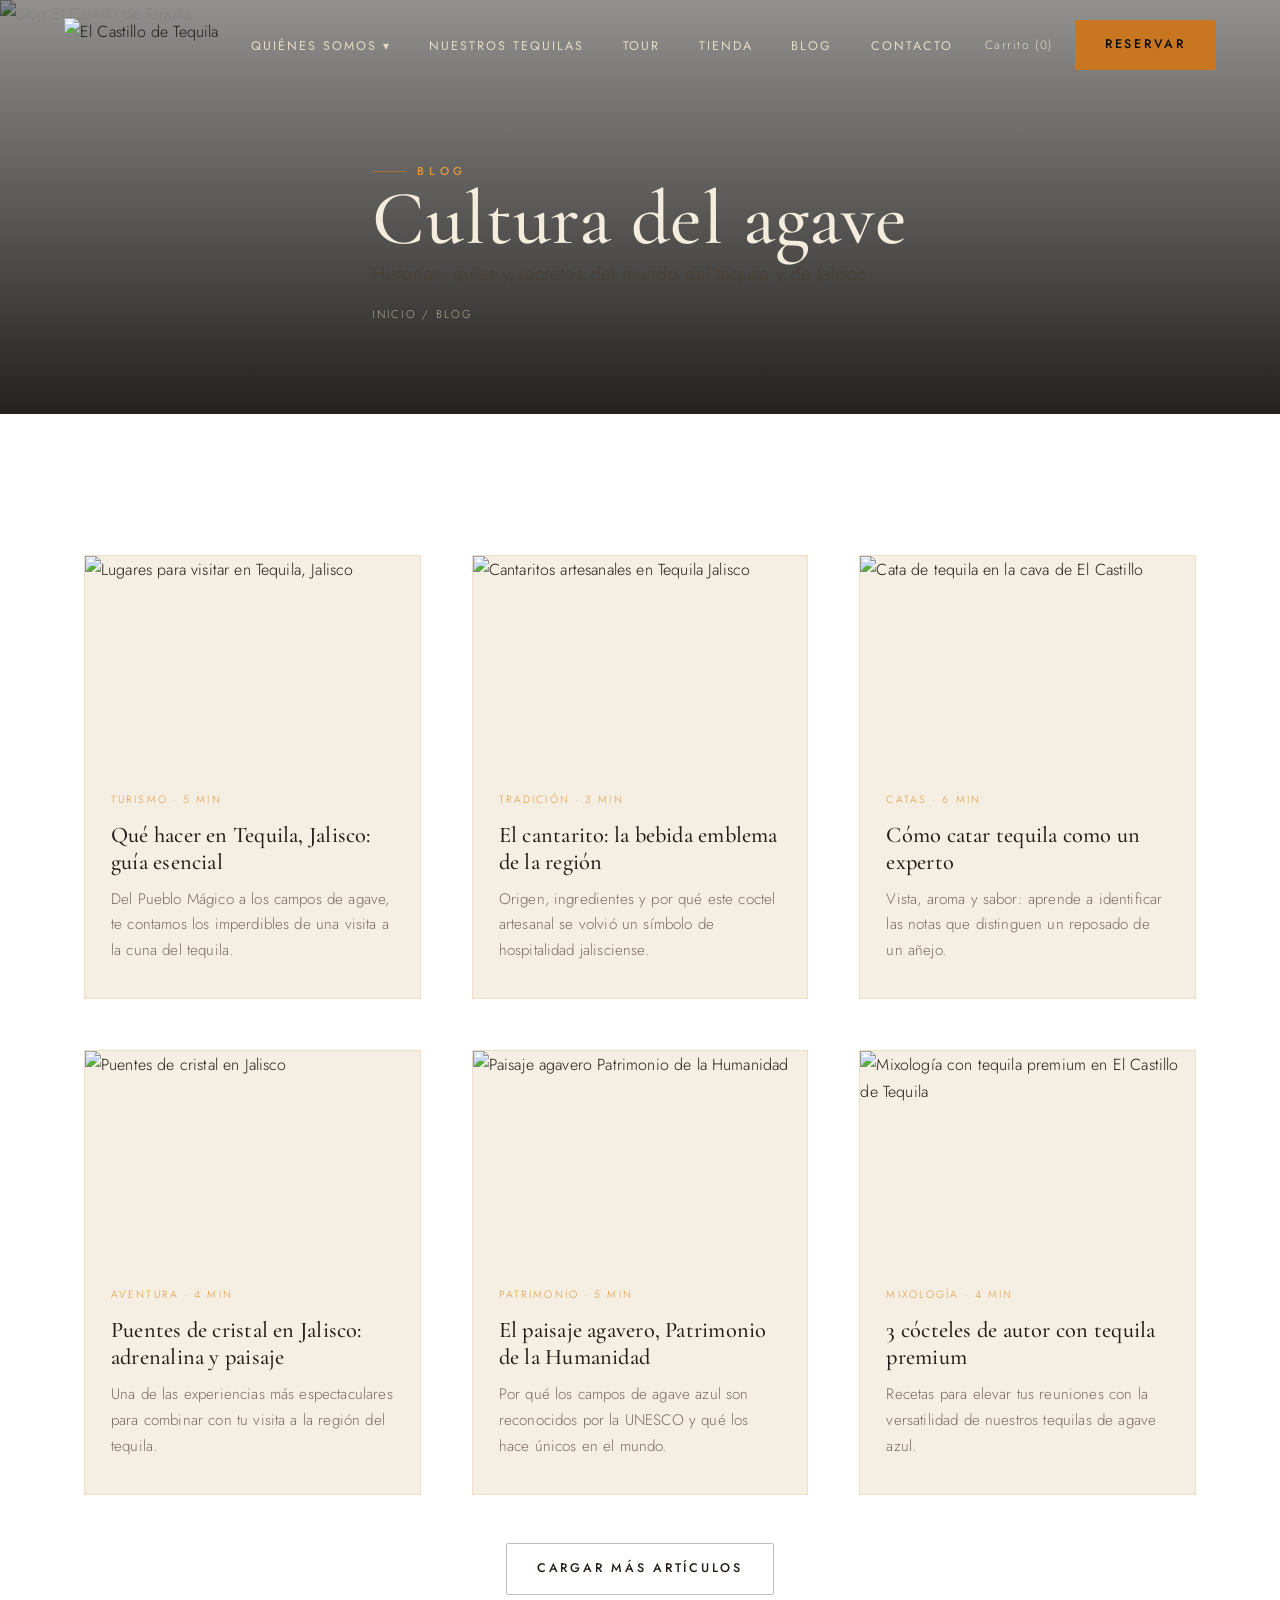
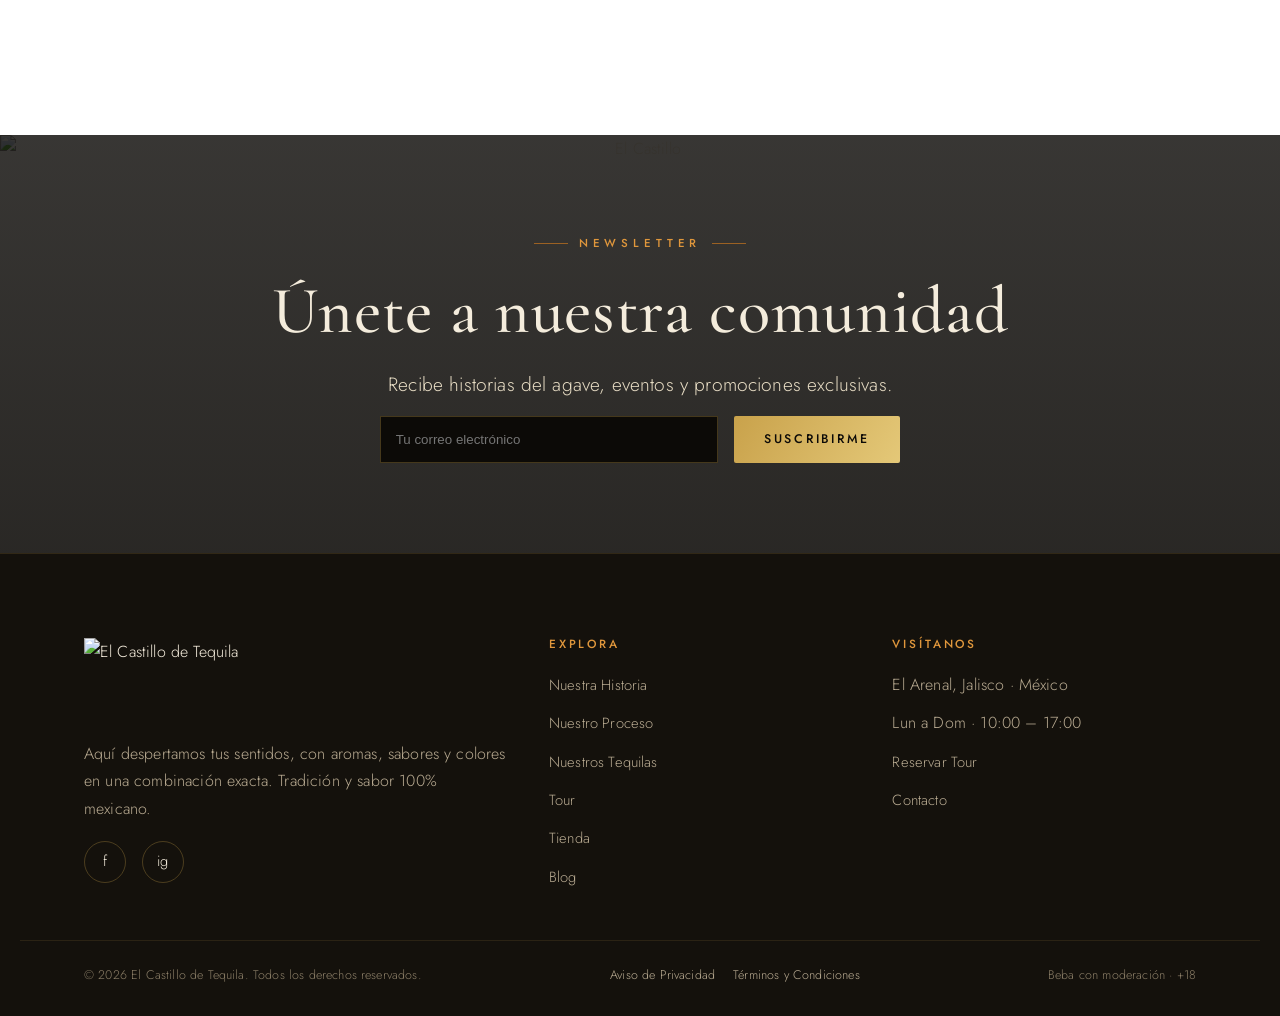
==== blog.html @ 6d69f811 "primer commit" ====
<!DOCTYPE html>
<html lang="es-MX">
<head>
<meta charset="UTF-8">
<meta name="viewport" content="width=device-width, initial-scale=1">
<meta name="theme-color" content="#211c16">
<title>Blog — El Castillo de Tequila | Cultura, turismo y tradición tequilera</title>
<meta name="description" content="Descubre el mundo del tequila: qué hacer en Tequila Jalisco, lugares para visitar, cantaritos, catas y la cultura del agave. Blog de El Castillo de Tequila.">
<link rel="canonical" href="https://elcastillodetequila.com/blog/">
<meta property="og:type" content="website">
<meta property="og:locale" content="es_MX">
<meta property="og:url" content="https://elcastillodetequila.com/blog/">
<meta property="og:title" content="Blog — El Castillo de Tequila">
<meta property="og:description" content="Descubre el mundo del tequila: qué hacer en Tequila Jalisco, lugares para visitar, cantaritos, catas y la cultura del agave.">
<meta property="og:image" content="https://elcastillodetequila.com/wp-content/uploads/2025/12/castillo-del-tequila.png">
<meta name="twitter:card" content="summary_large_image">
<link rel="icon" href="https://elcastillodetequila.com/wp-content/uploads/2025/09/agave-icono.png">
<link rel="preconnect" href="https://fonts.googleapis.com"><link rel="preconnect" href="https://fonts.gstatic.com" crossorigin>
<link href="https://fonts.googleapis.com/css2?family=Cormorant+Garamond:ital,wght@0,400;0,500;0,600;1,400;1,500&family=Jost:wght@300;400;500&display=swap" rel="stylesheet">
<link rel="stylesheet" href="assets/css/styles.css">
</head>
<body>

<nav class="nav scrolled">
  <a class="nav__logo" href="index.html"><img src="https://elcastillodetequila.com/wp-content/uploads/2025/09/0-Logo-Menu-El-Castillo-1.png" alt="El Castillo de Tequila"></a>
  <ul class="nav__menu">
    <li class="nav__has"><a href="nuestra-historia.html">Quiénes somos ▾</a><div class="nav__drop"><a href="nuestra-historia.html">Nuestra Historia</a><a href="nuestro-proceso.html">Nuestro Proceso</a></div></li>
    <li><a href="nuestros-tequilas.html">Nuestros Tequilas</a></li><li><a href="tour.html">Tour</a></li>
    <li><a href="tienda.html">Tienda</a></li><li><a href="blog.html">Blog</a></li><li><a href="contacto.html">Contacto</a></li>
  </ul>
  <div class="nav__right"><a class="nav__cart" href="tienda.html">Carrito (0)</a><a class="btn btn--solid nav__cta" href="tour.html#reservar"><span>Reservar</span></a><button class="burger" aria-label="Menú"><span></span><span></span><span></span></button></div>
</nav>
<div class="mobile-menu">
  <a href="nuestra-historia.html">Nuestra Historia</a><a href="nuestro-proceso.html">Nuestro Proceso</a><a href="nuestros-tequilas.html">Nuestros Tequilas</a><a href="tour.html">Tour</a><a href="tienda.html">Tienda</a><a href="blog.html">Blog</a><a href="contacto.html">Contacto</a><a class="btn btn--solid" href="tour.html#reservar"><span>Reservar Tour</span></a>
</div>

<header class="phero" style="min-height:46svh">
  <div class="phero__media"><img data-parallax fetchpriority="high" src="https://elcastillodetequila.com/wp-content/uploads/2026/04/LUGARES-PARA-VISITAR-EN-JALISCO-scaled.jpg" alt="Blog El Castillo de Tequila"></div>
  <div class="wrap phero__inner">
    <span class="eyebrow">Blog</span>
    <h1 class="h-display" style="font-size:clamp(2.4rem,6vw,4.8rem)">Cultura del agave</h1>
    <p class="lead">Historias, guías y secretos del mundo del tequila y de Jalisco.</p>
    <div class="breadcrumb"><a href="index.html">Inicio</a> / Blog</div>
  </div>
</header>

<section class="section">
  <div class="wrap grid grid-3">
    <a class="post reveal" href="#"><div class="post__img"><img loading="lazy" src="https://elcastillodetequila.com/wp-content/uploads/2026/04/LUGARES-PARA-VISITAR-EN-JALISCO-scaled.jpg" alt="Lugares para visitar en Tequila, Jalisco"></div><div class="post__body"><div class="post__meta">Turismo · 5 min</div><h3>Qué hacer en Tequila, Jalisco: guía esencial</h3><p>Del Pueblo Mágico a los campos de agave, te contamos los imperdibles de una visita a la cuna del tequila.</p></div></a>
    <a class="post reveal d1" href="#"><div class="post__img"><img loading="lazy" src="https://elcastillodetequila.com/wp-content/uploads/2026/04/CANTARITOS-EN-TEQUILA-scaled.jpg" alt="Cantaritos artesanales en Tequila Jalisco"></div><div class="post__body"><div class="post__meta">Tradición · 3 min</div><h3>El cantarito: la bebida emblema de la región</h3><p>Origen, ingredientes y por qué este coctel artesanal se volvió un símbolo de hospitalidad jalisciense.</p></div></a>
    <a class="post reveal d2" href="#"><div class="post__img"><img loading="lazy" src="https://elcastillodetequila.com/wp-content/uploads/2026/04/CATA-DE-TEQUILA-EN-CAVA-scaled.jpg" alt="Cata de tequila en la cava de El Castillo"></div><div class="post__body"><div class="post__meta">Catas · 6 min</div><h3>Cómo catar tequila como un experto</h3><p>Vista, aroma y sabor: aprende a identificar las notas que distinguen un reposado de un añejo.</p></div></a>
    <a class="post reveal" href="#"><div class="post__img"><img loading="lazy" src="https://elcastillodetequila.com/wp-content/uploads/2026/04/PUENTES-DE-CRISTAL-EN-JALISCO-scaled.jpg" alt="Puentes de cristal en Jalisco"></div><div class="post__body"><div class="post__meta">Aventura · 4 min</div><h3>Puentes de cristal en Jalisco: adrenalina y paisaje</h3><p>Una de las experiencias más espectaculares para combinar con tu visita a la región del tequila.</p></div></a>
    <a class="post reveal d1" href="#"><div class="post__img"><img loading="lazy" src="https://elcastillodetequila.com/wp-content/uploads/2026/04/PAISAJE-AGAVERO-scaled.jpg" alt="Paisaje agavero Patrimonio de la Humanidad"></div><div class="post__body"><div class="post__meta">Patrimonio · 5 min</div><h3>El paisaje agavero, Patrimonio de la Humanidad</h3><p>Por qué los campos de agave azul son reconocidos por la UNESCO y qué los hace únicos en el mundo.</p></div></a>
    <a class="post reveal d2" href="#"><div class="post__img"><img loading="lazy" src="https://elcastillodetequila.com/wp-content/uploads/2026/04/MIXOLOGIA-TEQUILA-scaled.jpg" alt="Mixología con tequila premium en El Castillo de Tequila"></div><div class="post__body"><div class="post__meta">Mixología · 4 min</div><h3>3 cócteles de autor con tequila premium</h3><p>Recetas para elevar tus reuniones con la versatilidad de nuestros tequilas de agave azul.</p></div></a>
  </div>
  <div class="center" style="margin-top:3rem"><a class="btn btn--ghost" href="#"><span>Cargar más artículos</span></a></div>
</section>

<section class="section cta-band section--tight">
  <div class="cta-band__media"><img src="https://elcastillodetequila.com/wp-content/uploads/2026/04/EL-CASTILLO-DE-TEQUILA-2026-scaled.jpg" alt="El Castillo"></div>
  <div class="wrap center stack reveal">
    <span class="eyebrow center">Newsletter</span>
    <h2 class="h-xl">Únete a nuestra comunidad</h2>
    <p class="lead" style="margin-inline:auto">Recibe historias del agave, eventos y promociones exclusivas.</p>
    <form class="flex-center" data-demo style="margin-top:1rem;max-width:520px;margin-inline:auto;width:100%">
      <input class="field" type="email" required placeholder="Tu correo electrónico" style="flex:1;min-width:220px;background:var(--negro);border:1px solid rgba(201,162,75,.3);padding:.95em 1.1em;color:var(--crema)">
      <button class="btn btn--gold" type="submit"><span>Suscribirme</span></button>
    </form>
  </div>
</section>

<footer class="footer">
  <div class="wrap footer__grid">
    <div><img loading="lazy" class="footer__logo" src="https://elcastillodetequila.com/wp-content/uploads/2025/09/logo-castillo-de-tequila-bco-2.png" alt="El Castillo de Tequila"><p class="muted maxw-50">Aquí despertamos tus sentidos, con aromas, sabores y colores en una combinación exacta. Tradición y sabor 100% mexicano.</p><div class="footer__social"><a href="https://www.facebook.com/elcastillodetequila/" aria-label="Facebook" rel="noopener noreferrer" target="_blank">f</a><a href="https://www.instagram.com/elcastillodetequila/" aria-label="Instagram" rel="noopener noreferrer" target="_blank">ig</a></div></div>
    <div><h4>Explora</h4><ul><li><a href="nuestra-historia.html">Nuestra Historia</a></li><li><a href="nuestro-proceso.html">Nuestro Proceso</a></li><li><a href="nuestros-tequilas.html">Nuestros Tequilas</a></li><li><a href="tour.html">Tour</a></li><li><a href="tienda.html">Tienda</a></li><li><a href="blog.html">Blog</a></li></ul></div>
    <div><h4>Visítanos</h4><ul><li class="muted">El Arenal, Jalisco · México</li><li class="muted">Lun a Dom · 10:00 – 17:00</li><li><a href="tour.html#reservar">Reservar Tour</a></li><li><a href="contacto.html">Contacto</a></li></ul></div>
  </div>
  <div class="wrap footer__bar"><span>© <span data-year>2026</span> El Castillo de Tequila. Todos los derechos reservados.</span><span style="display:flex;gap:18px"><a href="https://elcastillodetequila.com/aviso-de-privacidad">Aviso de Privacidad</a><a href="https://elcastillodetequila.com/terminos-y-condiciones">Términos y Condiciones</a></span><span>Beba con moderación · +18</span></div>
</footer>
<script src="assets/js/main.js"></script>
</body>
</html>
---- assets/css/styles.css ----
/* =========================================================
   EL CASTILLO DE TEQUILA — Sistema de Diseño Premium
   Rediseño cinematográfico · Lujo · Tradición · Conversión
   ========================================================= */

:root{
  /* Paleta */
  --negro:        #0c0a07;
  --negro-2:      #14110c;
  --negro-3:      #1c1813;
  --carbon:       #211c16;
  --crema:        #f4ecdc;
  --crema-2:      #e7dcc4;
  --piedra:       #b9ab92;
  --piedra-soft:  #8c7f68;
  --ambar:        #c8761f;   /* naranja agave */
  --ambar-claro:  #e0973c;
  --oro:          #c9a24b;
  --oro-claro:    #e4c878;
  --vino:         #5a1f17;

  /* Tipografía */
  --serif: "Cormorant Garamond", "Playfair Display", Georgia, serif;
  --sans:  "Jost", "Montserrat", "Helvetica Neue", Arial, sans-serif;

  /* Medidas */
  --maxw: 1240px;
  --gut: clamp(20px, 5vw, 80px);
  --radius: 2px;
  --ease: cubic-bezier(.16,.84,.44,1);
  --shadow: 0 30px 60px -25px rgba(0,0,0,.7);
}

/* ============ Reset ============ */
*,*::before,*::after{box-sizing:border-box;margin:0;padding:0}
html{scroll-behavior:smooth;-webkit-text-size-adjust:100%}
body{
  font-family:var(--sans);
  background:#fff;
  color:var(--carbon);
  line-height:1.7;
  letter-spacing:.01em;
  overflow-x:hidden;
  font-weight:300;
}
img{max-width:100%;display:block}
a{color:inherit;text-decoration:none}
ul{list-style:none}
button{font-family:inherit;cursor:pointer;border:none;background:none;color:inherit}
::selection{background:var(--ambar);color:var(--negro)}
:focus-visible{outline:2px solid var(--ambar);outline-offset:3px;border-radius:2px}

/* Scrollbar */
::-webkit-scrollbar{width:10px}
::-webkit-scrollbar-track{background:#f0ece4}
::-webkit-scrollbar-thumb{background:var(--piedra-soft);border-radius:10px}
::-webkit-scrollbar-thumb:hover{background:var(--ambar)}

/* ============ Tipografía ============ */
h1,h2,h3,h4{font-family:var(--serif);font-weight:500;line-height:1.05;letter-spacing:.01em}
.h-display{font-size:clamp(2.8rem,8vw,7rem);font-weight:500;line-height:.98}
.h-xl{font-size:clamp(2.2rem,5.2vw,4.4rem)}
.h-lg{font-size:clamp(1.8rem,4vw,3rem)}
.h-md{font-size:clamp(1.4rem,2.6vw,2rem)}
.eyebrow{
  font-family:var(--sans);
  font-size:.72rem;font-weight:500;
  letter-spacing:.42em;text-transform:uppercase;
  color:var(--ambar-claro);
  display:inline-flex;align-items:center;gap:.9em;
}
.eyebrow::before{content:"";width:34px;height:1px;background:var(--ambar);opacity:.7}
.eyebrow.center::after{content:"";width:34px;height:1px;background:var(--ambar);opacity:.7}
.eyebrow.center{justify-content:center}
.lead{font-size:clamp(1.05rem,1.5vw,1.25rem);color:#4a3f34;font-weight:300;max-width:60ch}
.muted{color:#7a6c5d}
em,.italic{font-style:italic;color:var(--ambar)}

/* ============ Layout ============ */
.wrap{max-width:var(--maxw);margin-inline:auto;padding-inline:var(--gut)}
.section{padding-block:clamp(70px,11vw,150px);position:relative}
.section--tight{padding-block:clamp(50px,7vw,90px)}
.bg-2{background:#f5efe3}
.bg-3{background:#ede8dc}
.center{text-align:center}
.grid{display:grid;gap:clamp(28px,4vw,64px)}
@media(min-width:880px){
  .grid-2{grid-template-columns:1fr 1fr;align-items:center}
  .grid-3{grid-template-columns:repeat(3,1fr)}
  .grid-4{grid-template-columns:repeat(4,1fr)}
}
.stack>*+*{margin-top:1.4rem}

/* ============ Botones ============ */
.btn{
  display:inline-flex;align-items:center;gap:.8em;
  font-family:var(--sans);font-size:.78rem;font-weight:500;
  letter-spacing:.22em;text-transform:uppercase;
  padding:1.15em 2.4em;border-radius:var(--radius);
  position:relative;overflow:hidden;
  transition:color .5s var(--ease),transform .4s var(--ease);
  will-change:transform;
}
.btn--solid{background:var(--ambar);color:var(--negro)}
.btn--solid::after{content:"";position:absolute;inset:0;background:var(--crema);transform:scaleX(0);transform-origin:left;transition:transform .5s var(--ease);z-index:0}
.btn--solid:hover{color:var(--negro)}
.btn--solid:hover::after{transform:scaleX(1)}
.btn--solid span{position:relative;z-index:1}
.btn--ghost{border:1px solid rgba(33,28,22,.28);color:var(--carbon)}
.btn--ghost:hover{border-color:var(--ambar);color:var(--ambar);transform:translateY(-2px)}
.btn--gold{background:linear-gradient(120deg,var(--oro),var(--oro-claro));color:var(--negro)}
.btn--gold:hover{transform:translateY(-3px);box-shadow:0 16px 30px -12px rgba(201,162,75,.6)}
.btn-arrow{transition:transform .4s var(--ease)}
.btn:hover .btn-arrow{transform:translateX(5px)}

/* ============ Header / Nav ============ */
.nav{
  position:fixed;top:0;left:0;width:100%;z-index:90;
  display:flex;align-items:center;justify-content:space-between;
  padding:18px var(--gut);
  transition:background .5s var(--ease),padding .5s var(--ease),box-shadow .5s var(--ease),backdrop-filter .5s;
}
.nav.scrolled{
  background:rgba(12,10,7,.86);
  backdrop-filter:blur(14px);
  padding-top:12px;padding-bottom:12px;
  box-shadow:0 1px 0 rgba(201,162,75,.18);
}
.nav__logo img{height:54px;transition:height .5s var(--ease)}
.nav.scrolled .nav__logo img{height:44px}
.nav__menu{display:none;gap:2.4rem;align-items:center}
.nav__menu a{
  font-size:.78rem;letter-spacing:.16em;text-transform:uppercase;font-weight:400;
  position:relative;padding-block:6px;color:var(--crema-2);
  transition:color .35s;
}
.nav__menu a::after{content:"";position:absolute;left:0;bottom:0;width:100%;height:1px;background:var(--ambar);transform:scaleX(0);transform-origin:right;transition:transform .4s var(--ease)}
.nav__menu a:hover{color:var(--crema)}
.nav__menu a:hover::after{transform:scaleX(1);transform-origin:left}
.nav__menu a[aria-current="page"]{color:var(--ambar-claro)}
.nav__menu a[aria-current="page"]::after{transform:scaleX(1)}
.nav__has{position:relative}
.nav__drop{
  position:absolute;top:100%;left:50%;transform:translateX(-50%) translateY(10px);
  background:rgba(20,17,12,.97);backdrop-filter:blur(12px);
  border:1px solid rgba(201,162,75,.18);
  min-width:220px;padding:14px 0;opacity:0;visibility:hidden;
  transition:opacity .3s,transform .3s,visibility .3s;
}
.nav__has:hover .nav__drop{opacity:1;visibility:visible;transform:translateX(-50%) translateY(0)}
.nav__drop a{display:block;padding:10px 24px;letter-spacing:.1em}
.nav__drop a::after{display:none}
.nav__drop a:hover{background:rgba(200,118,31,.12);color:var(--ambar-claro)}
.nav__cta{display:none}
.nav__right{display:flex;align-items:center;gap:1.4rem}
.nav__cart{font-size:.75rem;letter-spacing:.12em;color:var(--crema-2);display:none}

/* Hamburguesa */
.burger{display:flex;flex-direction:column;gap:5px;width:30px;z-index:120}
.burger span{height:1.5px;width:100%;background:var(--crema);transition:.4s var(--ease)}
.burger.open span:nth-child(1){transform:translateY(6.5px) rotate(45deg)}
.burger.open span:nth-child(2){opacity:0}
.burger.open span:nth-child(3){transform:translateY(-6.5px) rotate(-45deg)}
@media(min-width:1080px){
  .nav__menu{display:flex}
  .burger{display:none}
  .nav__cta{display:inline-flex}
  .nav__cart{display:inline}
}

/* Menú móvil */
.mobile-menu{
  position:fixed;inset:0;z-index:100;
  background:linear-gradient(160deg,var(--negro),var(--negro-3));
  display:flex;flex-direction:column;justify-content:center;align-items:center;gap:1.2rem;
  transform:translateY(-100%);transition:transform .6s var(--ease);
}
.mobile-menu.open{transform:translateY(0)}
.mobile-menu a{font-family:var(--serif);font-size:2rem;color:var(--crema)}
.mobile-menu a:hover{color:var(--ambar-claro)}
.mobile-menu .btn{margin-top:1rem}

/* ============ Hero ============ */
.hero{position:relative;min-height:100svh;display:flex;align-items:center;overflow:hidden;padding-top:90px}
.hero__media{position:absolute;inset:0;z-index:-2}
.hero__media img{width:100%;height:100%;object-fit:cover;transform:scale(1.12);animation:kenburns 18s ease-out forwards}
@keyframes kenburns{to{transform:scale(1)}}
.hero__overlay{position:absolute;inset:0;z-index:-1;
  background:linear-gradient(180deg,rgba(12,10,7,.55) 0%,rgba(12,10,7,.35) 40%,rgba(12,10,7,.92) 100%);
}
.hero__overlay::after{content:"";position:absolute;inset:0;background:radial-gradient(120% 80% at 50% 30%,transparent 40%,rgba(12,10,7,.6) 100%)}
.hero__inner{max-width:880px}
.hero .h-display{margin:.3em 0 .35em;text-shadow:0 4px 40px rgba(0,0,0,.5)}
.hero__actions{display:flex;gap:1rem;flex-wrap:wrap;margin-top:2.4rem}
.hero__scroll{position:absolute;bottom:34px;left:50%;transform:translateX(-50%);
  font-size:.68rem;letter-spacing:.3em;text-transform:uppercase;color:var(--piedra);
  display:flex;flex-direction:column;align-items:center;gap:10px}
.hero__scroll::after{content:"";width:1px;height:46px;background:linear-gradient(var(--ambar),transparent);animation:scrolldown 2s infinite}
@keyframes scrolldown{0%{opacity:0;transform:scaleY(0);transform-origin:top}50%{opacity:1}100%{opacity:0;transform:scaleY(1);transform-origin:bottom}}

/* Barra de confianza */
.trustbar{border-block:1px solid rgba(200,118,31,.18);background:#f5efe3}
.trustbar .wrap{display:flex;flex-wrap:wrap;justify-content:center;gap:clamp(20px,5vw,72px);padding-block:30px;text-align:center}
.trust__num{font-family:var(--serif);font-size:clamp(2rem,3.4vw,2.8rem);color:var(--ambar);line-height:1}
.trust__lbl{font-size:.68rem;letter-spacing:.22em;text-transform:uppercase;color:#7a6c5d;margin-top:.5em}

/* ============ Tarjetas / imágenes ============ */
.figure{position:relative;overflow:hidden;border-radius:var(--radius)}
.figure img{transition:transform 1.2s var(--ease);width:100%;height:100%;object-fit:cover}
.figure:hover img{transform:scale(1.06)}
.figure--tall{aspect-ratio:3/4}
.figure--wide{aspect-ratio:4/3}
.frame{position:relative}
.frame::before{content:"";position:absolute;inset:14px;border:1px solid rgba(201,162,75,.45);z-index:2;pointer-events:none}

/* Sello decorativo */
.deco-agave{width:46px;opacity:.9;margin-inline:auto}

/* ============ Proceso ============ */
.step{display:grid;gap:clamp(24px,4vw,64px);align-items:center;padding-block:clamp(36px,5vw,60px);border-bottom:1px solid rgba(201,162,75,.12)}
@media(min-width:880px){.step{grid-template-columns:1fr 1fr}.step--rev .step__media{order:-1}}
.step__num{font-family:var(--serif);font-size:clamp(3.5rem,8vw,6rem);color:transparent;-webkit-text-stroke:1px var(--oro);line-height:1;display:block;margin-bottom:.1em}

/* ============ Tequilas ============ */
.bottle-card{
  position:relative;background:#fff;
  border:1px solid rgba(200,118,31,.18);padding:48px 34px;text-align:center;
  overflow:hidden;transition:transform .6s var(--ease),border-color .6s;
}
.bottle-card::before{content:"";position:absolute;left:50%;top:0;width:200%;height:200%;
  background:radial-gradient(circle,rgba(200,118,31,.16),transparent 60%);
  transform:translate(-50%,-60%) scale(0);transition:transform .8s var(--ease)}
.bottle-card:hover{transform:translateY(-10px);border-color:rgba(201,162,75,.5)}
.bottle-card:hover::before{transform:translate(-50%,-40%) scale(1)}
.bottle-card img{height:330px;width:auto;margin:0 auto 26px;object-fit:contain;position:relative;
  filter:drop-shadow(0 30px 30px rgba(0,0,0,.6));transition:transform .7s var(--ease)}
.bottle-card:hover img{transform:translateY(-8px) scale(1.04)}
.bottle-card .tag{font-size:.66rem;letter-spacing:.26em;text-transform:uppercase;color:var(--ambar-claro)}
.bottle-card .price{font-family:var(--serif);font-size:1.6rem;color:var(--ambar);margin-top:.3em}
.variants{display:flex;gap:.5rem;justify-content:center;flex-wrap:wrap;margin-top:1rem}
.variants span{font-size:.66rem;letter-spacing:.14em;text-transform:uppercase;border:1px solid rgba(200,118,31,.25);padding:.4em .9em;color:#7a6c5d}

/* Marca destacada (split) */
.brand-row{display:grid;gap:clamp(24px,4vw,70px);align-items:center;padding-block:clamp(40px,6vw,80px)}
@media(min-width:900px){.brand-row{grid-template-columns:1fr 1fr}.brand-row--rev .brand-row__media{order:-1}}
.brand-row__media{position:relative;display:flex;justify-content:center}
.brand-row__media img{max-height:560px;width:auto;filter:drop-shadow(0 40px 50px rgba(0,0,0,.7))}
.brand-logo{height:70px;width:auto;object-fit:contain;margin-bottom:1.4rem;filter:brightness(0) invert(1)}

/* ============ Galería ============ */
.gallery{columns:2;column-gap:14px}
@media(min-width:760px){.gallery{columns:3}}
@media(min-width:1100px){.gallery{columns:4}}
.gallery .figure{margin-bottom:14px;break-inside:avoid;aspect-ratio:auto}
.gallery img{filter:grayscale(.25) brightness(.92);transition:filter .6s,transform 1.2s var(--ease)}
.gallery .figure:hover img{filter:grayscale(0) brightness(1)}

/* ============ Experiencia (tour) ============ */
.incl{display:flex;gap:1.2rem;padding:1.6rem 0;border-bottom:1px solid rgba(201,162,75,.12)}
.incl__icon{width:60px;height:60px;flex:none;border:1px solid rgba(200,118,31,.4);border-radius:50%;
  display:flex;align-items:center;justify-content:center;background:#f0ebe3}
.incl__icon img{width:30px;filter:brightness(0)}
.price-card{background:#fff;border:1px solid rgba(200,118,31,.2);padding:clamp(28px,4vw,48px)}
.price-line{display:flex;justify-content:space-between;align-items:baseline;padding:.85rem 0;border-bottom:1px dashed rgba(201,162,75,.2)}
.price-line b{font-family:var(--serif);font-size:1.5rem;color:var(--ambar);font-weight:500}
.hours{display:grid;grid-template-columns:repeat(2,1fr);gap:.6rem;margin-top:1rem}
.hours span{border:1px solid rgba(201,162,75,.25);padding:.55em;text-align:center;font-size:.82rem;letter-spacing:.08em;transition:.3s}
.hours span:hover{background:var(--ambar);color:var(--negro);border-color:var(--ambar)}

/* ============ Reserva / Formularios ============ */
.form{display:grid;gap:1.1rem}
.form .row{display:grid;gap:1.1rem}
@media(min-width:640px){.form .row{grid-template-columns:1fr 1fr}}
.field{display:flex;flex-direction:column;gap:.5rem}
.field label{font-size:.68rem;letter-spacing:.2em;text-transform:uppercase;color:#7a6c5d}
.field input,.field select,.field textarea{
  background:#fff;border:1px solid rgba(200,118,31,.25);
  padding:.95em 1.1em;color:var(--carbon);font-family:var(--sans);font-size:.95rem;
  transition:border-color .3s,box-shadow .3s;border-radius:var(--radius);
}
.field input:focus,.field select:focus,.field textarea:focus{outline:none;border-color:var(--ambar);box-shadow:0 0 0 3px rgba(200,118,31,.15)}
.field textarea{min-height:130px;resize:vertical}
.consent{display:flex;gap:.6rem;align-items:flex-start;font-size:.85rem;color:#7a6c5d}
.consent a{color:var(--ambar-claro);text-decoration:underline}

/* ============ Testimonios ============ */
.quote-card{background:#f5efe3;border:1px solid rgba(200,118,31,.15);padding:38px 32px;height:100%}
.quote-card .stars{color:var(--ambar);letter-spacing:.2em;margin-bottom:1rem}
.quote-card p{font-family:var(--serif);font-style:italic;font-size:1.18rem;color:var(--carbon);line-height:1.5}
.quote-card .who{margin-top:1.4rem;font-size:.74rem;letter-spacing:.16em;text-transform:uppercase;color:var(--ambar)}

/* ============ Banda CTA ============ */
.cta-band{position:relative;text-align:center;overflow:hidden}
.cta-band__media{position:absolute;inset:0;z-index:-2}
.cta-band__media img{width:100%;height:100%;object-fit:cover}
.cta-band::before{content:"";position:absolute;inset:0;z-index:-1;background:linear-gradient(rgba(12,10,7,.82),rgba(12,10,7,.88))}

/* ============ Blog ============ */
.post{display:block;background:#f5efe3;border:1px solid rgba(200,118,31,.15);overflow:hidden;transition:transform .5s var(--ease),border-color .5s}
.post:hover{transform:translateY(-8px);border-color:rgba(201,162,75,.4)}
.post__img{aspect-ratio:16/10;overflow:hidden}
.post__img img{width:100%;height:100%;object-fit:cover;transition:transform 1s var(--ease)}
.post:hover .post__img img{transform:scale(1.07)}
.post__body{padding:26px 26px 34px}
.post__meta{font-size:.66rem;letter-spacing:.2em;text-transform:uppercase;color:var(--ambar-claro);margin-bottom:.8rem}
.post h3{font-size:1.4rem;line-height:1.2}
.post p{margin-top:.7rem;color:#7a6c5d;font-size:.95rem}

/* ============ Tienda ============ */
.shop-card{background:#f5efe3;border:1px solid rgba(200,118,31,.15);overflow:hidden;transition:transform .5s var(--ease),border-color .5s;text-align:center;padding-bottom:26px}
.shop-card:hover{transform:translateY(-8px);border-color:rgba(201,162,75,.45)}
.shop-card__img{aspect-ratio:1;display:flex;align-items:center;justify-content:center;background:radial-gradient(circle at 50% 40%,rgba(200,118,31,.12),transparent 65%);padding:24px}
.shop-card__img img{height:100%;width:auto;object-fit:contain;filter:drop-shadow(0 20px 24px rgba(0,0,0,.6));transition:transform .6s var(--ease)}
.shop-card:hover .shop-card__img img{transform:scale(1.06) translateY(-4px)}
.shop-card .tag{font-size:.64rem;letter-spacing:.24em;text-transform:uppercase;color:var(--ambar-claro)}
.shop-card h3{font-size:1.25rem;margin:.3em 0}
.shop-card .price{font-family:var(--serif);font-size:1.35rem;color:var(--ambar)}

/* ============ Page hero (interior) ============ */
.phero{position:relative;min-height:62svh;display:flex;align-items:flex-end;overflow:hidden}
.phero__media{position:absolute;inset:0;z-index:-2}
.phero__media img{width:100%;height:100%;object-fit:cover;transform:scale(1.08);animation:kenburns 16s ease-out forwards}
.phero::before{content:"";position:absolute;inset:0;z-index:-1;background:linear-gradient(180deg,rgba(12,10,7,.45),rgba(12,10,7,.9))}
.phero__inner{padding-bottom:clamp(40px,7vw,90px)}
.breadcrumb{font-size:.7rem;letter-spacing:.2em;text-transform:uppercase;color:var(--piedra);margin-top:1rem}
.breadcrumb a:hover{color:var(--ambar-claro)}

/* ============ Footer ============ */
.footer{background:var(--negro-2);border-top:1px solid rgba(201,162,75,.16);padding-block:clamp(50px,7vw,84px) 30px}
.footer__grid{display:grid;gap:40px}
@media(min-width:780px){.footer__grid{grid-template-columns:1.4fr 1fr 1fr}}
.footer__logo{height:80px;margin-bottom:1.4rem}
.footer h4{font-family:var(--sans);font-size:.74rem;letter-spacing:.24em;text-transform:uppercase;color:var(--ambar-claro);margin-bottom:1.3rem}
.footer a{color:var(--piedra);font-size:.92rem;transition:color .3s}
.footer a:hover{color:var(--crema)}
.footer li+li{margin-top:.7rem}
.footer__social{display:flex;gap:1rem;margin-top:1.2rem}
.footer__social a{width:42px;height:42px;border:1px solid rgba(201,162,75,.3);border-radius:50%;display:flex;align-items:center;justify-content:center;color:var(--crema);transition:.4s}
.footer__social a:hover{background:var(--ambar);border-color:var(--ambar);color:var(--negro);transform:translateY(-3px)}
.footer__bar{margin-top:50px;padding-top:24px;border-top:1px solid rgba(201,162,75,.12);display:flex;flex-wrap:wrap;gap:14px;justify-content:space-between;font-size:.78rem;color:var(--piedra-soft)}
.footer__bar a{font-size:.78rem}

/* ============ Age gate ============ */
.gate{position:fixed;inset:0;z-index:2000;display:flex;align-items:center;justify-content:center;
  background:#fff;text-align:center;padding:var(--gut);
  transition:opacity .6s var(--ease),visibility .6s}
.gate.hide{opacity:0;visibility:hidden}
.gate__inner{max-width:460px}
.gate__logo{height:130px;margin:0 auto 1.6rem;filter:brightness(0)}
.gate p{letter-spacing:.18em;text-transform:uppercase;font-size:.8rem;color:#4a3f34;margin:1.4rem 0 2rem}
.gate__btns{display:flex;gap:1rem;justify-content:center;flex-wrap:wrap}

/* ============ Animaciones scroll ============ */
.reveal{opacity:0;transform:translateY(40px);transition:opacity 1s var(--ease),transform 1s var(--ease)}
.reveal.in{opacity:1;transform:none}
.reveal.d1{transition-delay:.12s}
.reveal.d2{transition-delay:.24s}
.reveal.d3{transition-delay:.36s}
.reveal-x{opacity:0;transform:translateX(-50px);transition:opacity 1s var(--ease),transform 1s var(--ease)}
.reveal-x.in{opacity:1;transform:none}
@media(prefers-reduced-motion:reduce){
  *{animation:none!important;transition:none!important}
  .reveal,.reveal-x{opacity:1;transform:none}
}

/* Línea divisoria decorativa */
.divider{display:flex;align-items:center;justify-content:center;gap:1rem;margin:0 auto}
.divider::before,.divider::after{content:"";height:1px;width:60px;background:rgba(201,162,75,.5)}

/* utilidades */
.mt-s{margin-top:1rem}.mt-m{margin-top:2rem}.mt-l{margin-top:3rem}
.maxw-60{max-width:60ch}.maxw-50{max-width:50ch}
.txt-c{text-align:center}
.flex-c{display:flex;gap:1rem;flex-wrap:wrap}
.flex-center{display:flex;gap:1rem;flex-wrap:wrap;justify-content:center}

/* ============ Secciones oscuras — mantener texto claro sobre imagen de fondo ============ */
.hero,.cta-band,.phero{color:var(--crema)}
.hero .lead,.cta-band .lead{color:var(--crema-2)}
.hero .muted,.cta-band .muted{color:var(--piedra)}
.hero em,.cta-band em{color:var(--oro-claro)}
.hero .btn--ghost,.cta-band .btn--ghost{border-color:rgba(244,236,220,.32);color:var(--crema)}
.hero .btn--ghost:hover,.cta-band .btn--ghost:hover{border-color:var(--ambar);color:var(--ambar-claro)}
.footer{color:var(--crema)}
.footer .muted{color:var(--piedra)}
.gate{color:var(--carbon)}
.mobile-menu{color:var(--crema)}
.brand-logo{filter:brightness(0)}
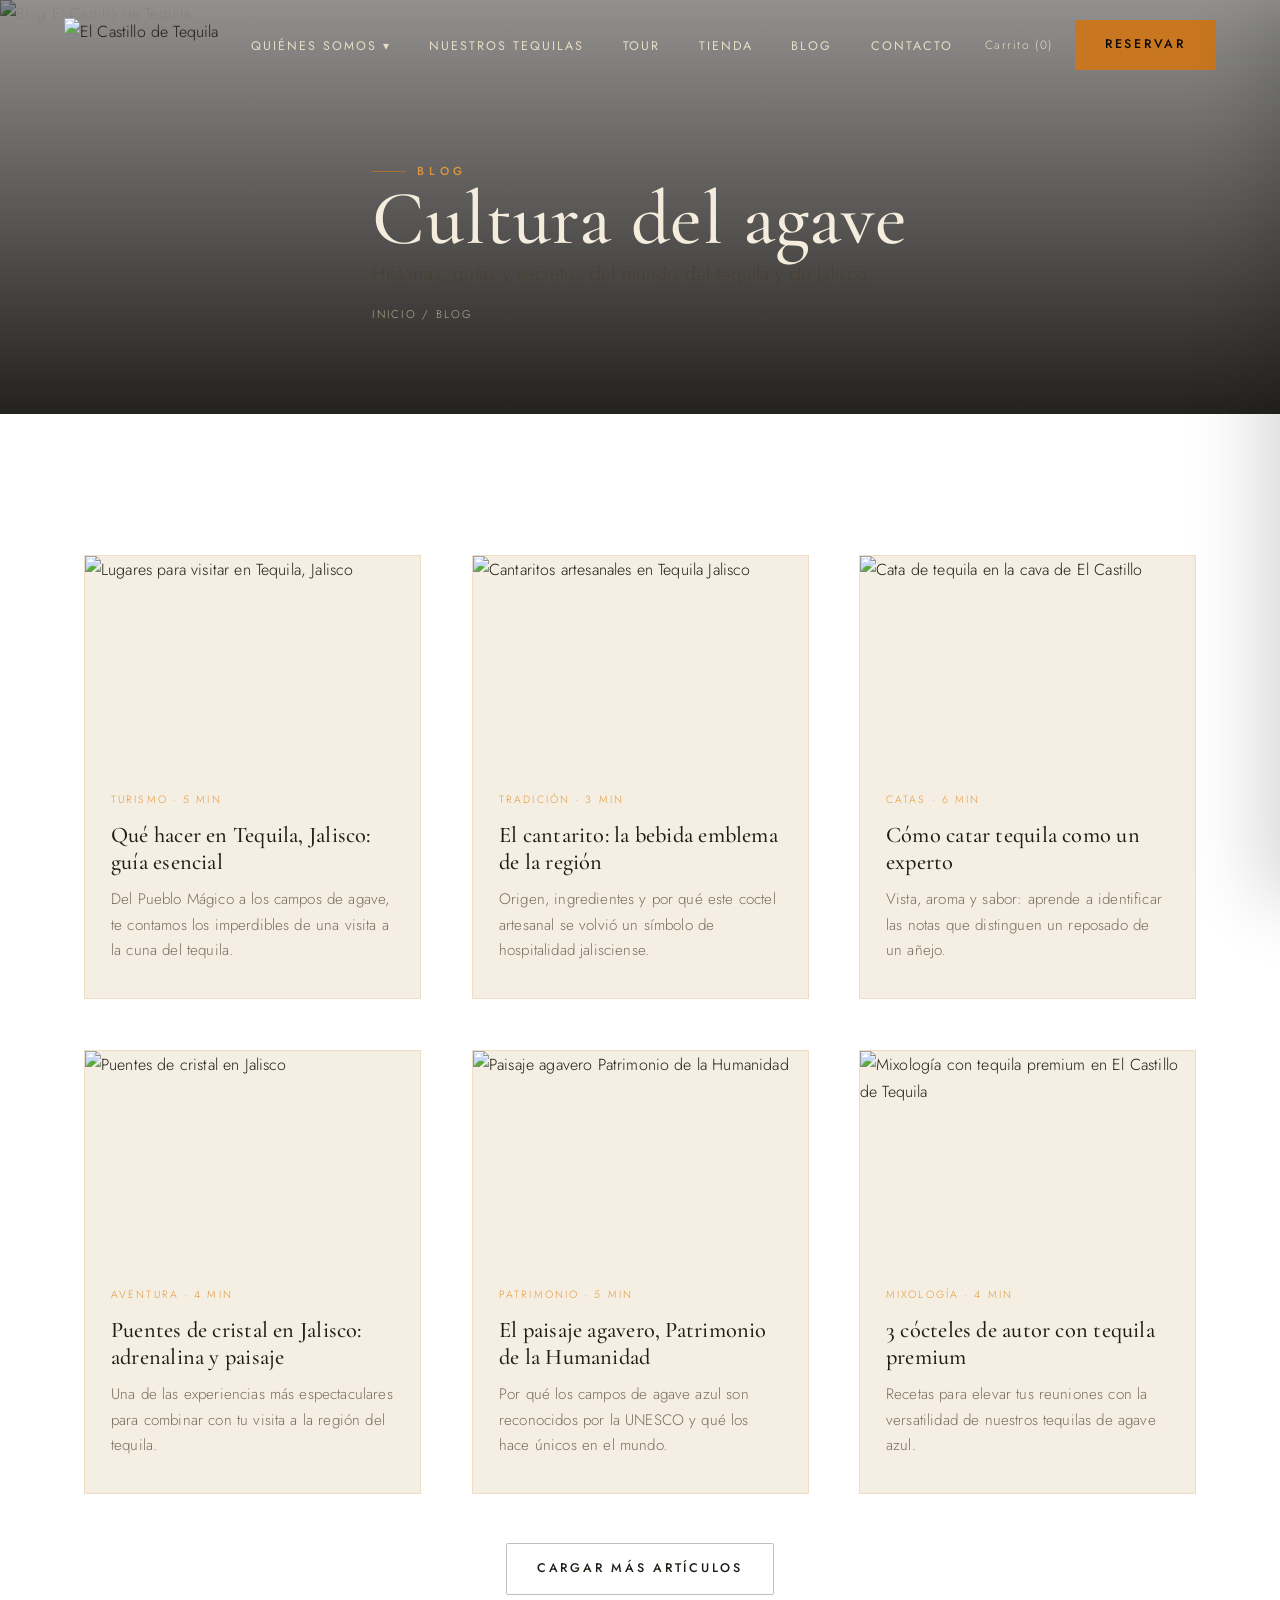
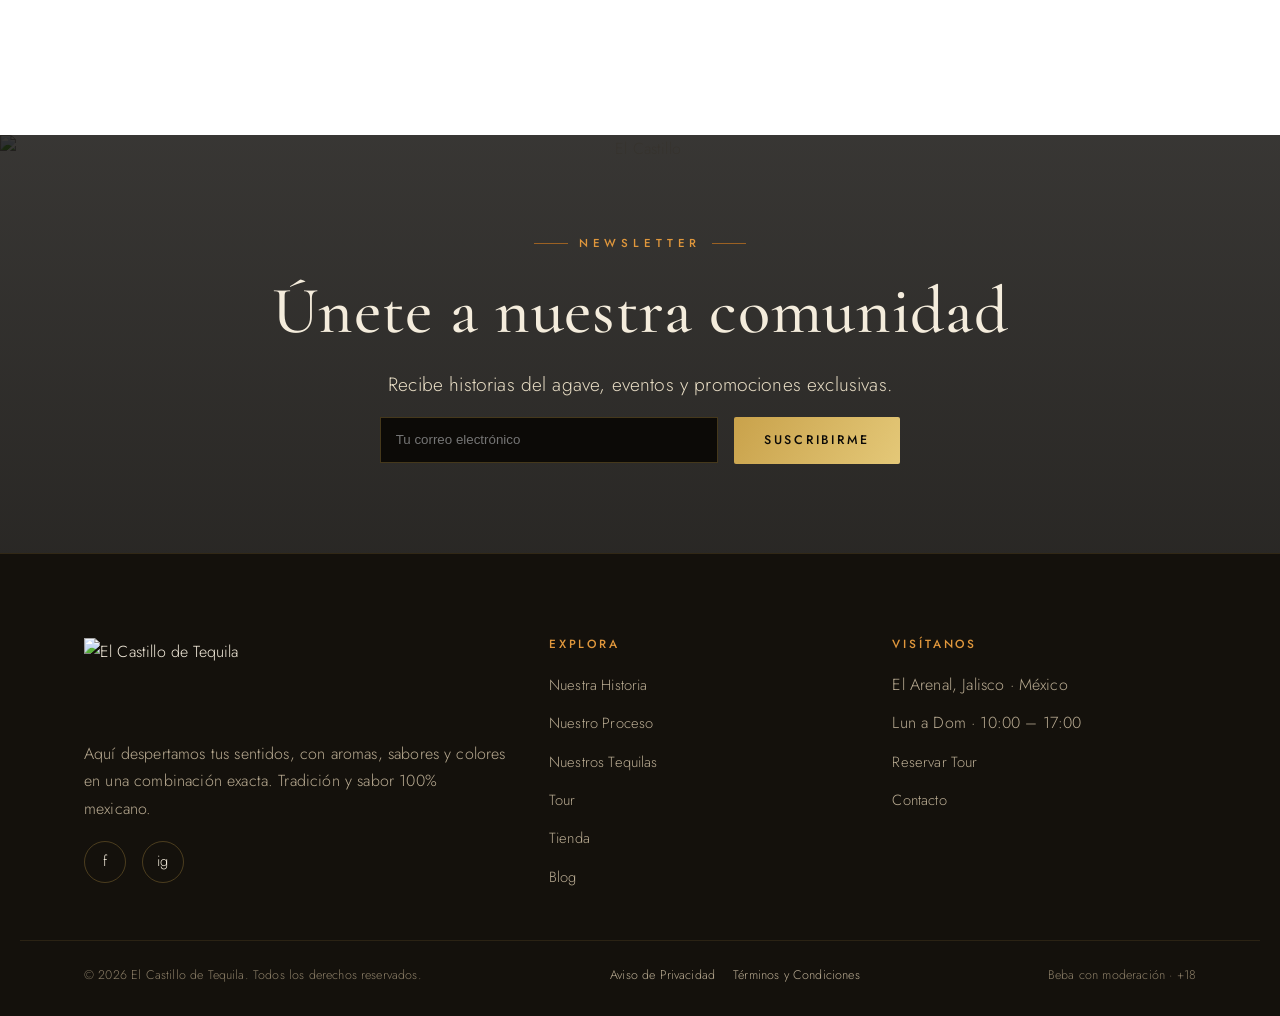
==== commit 983bea46: "Implementación del carrito de compras y mejora del flujo de compra" ====
--- a/blog.html
+++ b/blog.html
@@ -62,8 +62,8 @@
     <span class="eyebrow center">Newsletter</span>
     <h2 class="h-xl">Únete a nuestra comunidad</h2>
     <p class="lead" style="margin-inline:auto">Recibe historias del agave, eventos y promociones exclusivas.</p>
-    <form class="flex-center" data-demo style="margin-top:1rem;max-width:520px;margin-inline:auto;width:100%">
-      <input class="field" type="email" required placeholder="Tu correo electrónico" style="flex:1;min-width:220px;background:var(--negro);border:1px solid rgba(201,162,75,.3);padding:.95em 1.1em;color:var(--crema)">
+    <form class="flex-center" data-demo data-table="suscriptores" style="margin-top:1rem;max-width:520px;margin-inline:auto;width:100%">
+      <input class="field" name="correo" type="email" required placeholder="Tu correo electrónico" style="flex:1;min-width:220px;background:var(--negro);border:1px solid rgba(201,162,75,.3);padding:.95em 1.1em;color:var(--crema)">
       <button class="btn btn--gold" type="submit"><span>Suscribirme</span></button>
     </form>
   </div>
@@ -77,6 +77,8 @@
   </div>
   <div class="wrap footer__bar"><span>© <span data-year>2026</span> El Castillo de Tequila. Todos los derechos reservados.</span><span style="display:flex;gap:18px"><a href="https://elcastillodetequila.com/aviso-de-privacidad">Aviso de Privacidad</a><a href="https://elcastillodetequila.com/terminos-y-condiciones">Términos y Condiciones</a></span><span>Beba con moderación · +18</span></div>
 </footer>
+<script src="https://cdn.jsdelivr.net/npm/@supabase/supabase-js@2/dist/umd/supabase.min.js"></script>
+<script src="assets/js/cart.js"></script>
 <script src="assets/js/main.js"></script>
 </body>
 </html>
--- a/assets/css/styles.css
+++ b/assets/css/styles.css
@@ -108,7 +108,9 @@
 .btn--solid span{position:relative;z-index:1}
 .btn--ghost{border:1px solid rgba(33,28,22,.28);color:var(--carbon)}
 .btn--ghost:hover{border-color:var(--ambar);color:var(--ambar);transform:translateY(-2px)}
-.btn--gold{background:linear-gradient(120deg,var(--oro),var(--oro-claro));color:var(--negro)}
+.btn--gold{background:linear-gradient(120deg,var(--oro),var(--oro-claro));color:var(--negro);overflow:hidden}
+.btn--gold::before{content:"";position:absolute;top:0;left:-120%;width:55%;height:100%;background:linear-gradient(90deg,transparent,rgba(255,255,255,.38),transparent);animation:btn-shimmer 3.8s ease-in-out infinite;z-index:1;pointer-events:none}
+.btn--gold span,.btn--gold .btn-arrow{position:relative;z-index:2}
 .btn--gold:hover{transform:translateY(-3px);box-shadow:0 16px 30px -12px rgba(201,162,75,.6)}
 .btn-arrow{transition:transform .4s var(--ease)}
 .btn:hover .btn-arrow{transform:translateX(5px)}
@@ -173,7 +175,7 @@
   position:fixed;inset:0;z-index:100;
   background:linear-gradient(160deg,var(--negro),var(--negro-3));
   display:flex;flex-direction:column;justify-content:center;align-items:center;gap:1.2rem;
-  transform:translateY(-100%);transition:transform .6s var(--ease);
+  transform:translateY(-100%);transition:transform .55s cubic-bezier(.77,0,.175,1);
 }
 .mobile-menu.open{transform:translateY(0)}
 .mobile-menu a{font-family:var(--serif);font-size:2rem;color:var(--crema)}
@@ -230,11 +232,12 @@
 .bottle-card::before{content:"";position:absolute;left:50%;top:0;width:200%;height:200%;
   background:radial-gradient(circle,rgba(200,118,31,.16),transparent 60%);
   transform:translate(-50%,-60%) scale(0);transition:transform .8s var(--ease)}
-.bottle-card:hover{transform:translateY(-10px);border-color:rgba(201,162,75,.5)}
+.bottle-card:hover{transform:translateY(-12px) scale(1.01);border-color:rgba(201,162,75,.55);box-shadow:0 28px 60px -20px rgba(200,118,31,.22)}
 .bottle-card:hover::before{transform:translate(-50%,-40%) scale(1)}
 .bottle-card img{height:330px;width:auto;margin:0 auto 26px;object-fit:contain;position:relative;
-  filter:drop-shadow(0 30px 30px rgba(0,0,0,.6));transition:transform .7s var(--ease)}
-.bottle-card:hover img{transform:translateY(-8px) scale(1.04)}
+  filter:drop-shadow(0 30px 30px rgba(0,0,0,.6));
+  animation:bottle-spin 12s linear infinite;will-change:transform}
+.bottle-card:hover img{animation-play-state:paused}
 .bottle-card .tag{font-size:.66rem;letter-spacing:.26em;text-transform:uppercase;color:var(--ambar-claro)}
 .bottle-card .price{font-family:var(--serif);font-size:1.6rem;color:var(--ambar);margin-top:.3em}
 .variants{display:flex;gap:.5rem;justify-content:center;flex-wrap:wrap;margin-top:1rem}
@@ -244,7 +247,7 @@
 .brand-row{display:grid;gap:clamp(24px,4vw,70px);align-items:center;padding-block:clamp(40px,6vw,80px)}
 @media(min-width:900px){.brand-row{grid-template-columns:1fr 1fr}.brand-row--rev .brand-row__media{order:-1}}
 .brand-row__media{position:relative;display:flex;justify-content:center}
-.brand-row__media img{max-height:560px;width:auto;filter:drop-shadow(0 40px 50px rgba(0,0,0,.7))}
+.brand-row__media img{max-height:560px;width:auto;filter:drop-shadow(0 40px 50px rgba(0,0,0,.7));animation:bottle-spin 16s linear infinite;will-change:transform}
 .brand-logo{height:70px;width:auto;object-fit:contain;margin-bottom:1.4rem;filter:brightness(0) invert(1)}
 
 /* ============ Galería ============ */
@@ -310,8 +313,8 @@
 .shop-card{background:#f5efe3;border:1px solid rgba(200,118,31,.15);overflow:hidden;transition:transform .5s var(--ease),border-color .5s;text-align:center;padding-bottom:26px}
 .shop-card:hover{transform:translateY(-8px);border-color:rgba(201,162,75,.45)}
 .shop-card__img{aspect-ratio:1;display:flex;align-items:center;justify-content:center;background:radial-gradient(circle at 50% 40%,rgba(200,118,31,.12),transparent 65%);padding:24px}
-.shop-card__img img{height:100%;width:auto;object-fit:contain;filter:drop-shadow(0 20px 24px rgba(0,0,0,.6));transition:transform .6s var(--ease)}
-.shop-card:hover .shop-card__img img{transform:scale(1.06) translateY(-4px)}
+.shop-card__img img{height:100%;width:auto;object-fit:contain;filter:drop-shadow(0 20px 24px rgba(0,0,0,.6));animation:bottle-spin 12s linear infinite;will-change:transform}
+.shop-card:hover .shop-card__img img{animation-play-state:paused}
 .shop-card .tag{font-size:.64rem;letter-spacing:.24em;text-transform:uppercase;color:var(--ambar-claro)}
 .shop-card h3{font-size:1.25rem;margin:.3em 0}
 .shop-card .price{font-family:var(--serif);font-size:1.35rem;color:var(--ambar)}
@@ -351,12 +354,13 @@
 .gate__btns{display:flex;gap:1rem;justify-content:center;flex-wrap:wrap}
 
 /* ============ Animaciones scroll ============ */
-.reveal{opacity:0;transform:translateY(40px);transition:opacity 1s var(--ease),transform 1s var(--ease)}
+.reveal{opacity:0;transform:translateY(48px) scale(.97);transition:opacity .95s var(--ease),transform .95s var(--ease);will-change:transform,opacity}
 .reveal.in{opacity:1;transform:none}
-.reveal.d1{transition-delay:.12s}
-.reveal.d2{transition-delay:.24s}
-.reveal.d3{transition-delay:.36s}
-.reveal-x{opacity:0;transform:translateX(-50px);transition:opacity 1s var(--ease),transform 1s var(--ease)}
+.reveal.d1{transition-delay:.15s}
+.reveal.d2{transition-delay:.30s}
+.reveal.d3{transition-delay:.45s}
+.reveal.d4{transition-delay:.60s}
+.reveal-x{opacity:0;transform:translateX(-64px);transition:opacity .95s var(--ease),transform .95s var(--ease);will-change:transform,opacity}
 .reveal-x.in{opacity:1;transform:none}
 @media(prefers-reduced-motion:reduce){
   *{animation:none!important;transition:none!important}
@@ -386,3 +390,234 @@
 .gate{color:var(--carbon)}
 .mobile-menu{color:var(--crema)}
 .brand-logo{filter:brightness(0)}
+
+/* ============ @keyframes ============ */
+@keyframes bottle-spin{
+  from{transform:perspective(900px) rotateY(0deg)}
+  to{transform:perspective(900px) rotateY(360deg)}
+}
+@keyframes btn-shimmer{
+  0%{left:-120%}
+  45%,100%{left:200%}
+}
+
+/* ============ Mobile-first — breakpoints ============ */
+
+/* Tablet: 2 columnas para grid-3 y grid-4 */
+@media(min-width:480px) and (max-width:879px){
+  .grid-3,.grid-4{grid-template-columns:repeat(2,1fr)}
+}
+
+/* Móvil ≤639px */
+@media(max-width:639px){
+
+  /* Hero — centrado y proporcional */
+  .hero__inner{text-align:center}
+  .hero .lead,.hero .h-display{margin-inline:auto}
+  .hero .eyebrow{justify-content:center}
+  .hero__actions{justify-content:center;gap:.7rem}
+  .hero__actions .btn{flex:1 1 140px;justify-content:center;min-width:0}
+  .hero__scroll{bottom:20px}
+
+  /* Interior heroes */
+  .phero{min-height:55svh}
+  .phero__inner{text-align:center;padding-bottom:clamp(28px,5vw,56px)}
+  .breadcrumb{text-align:center}
+
+  /* Bottle cards */
+  .bottle-card{padding:32px 16px}
+  .bottle-card img{height:200px}
+
+  /* Brand rows — centrar contenido */
+  .brand-row .stack{text-align:center}
+  .brand-row .variants{justify-content:center!important}
+  .brand-row .stack>div:last-child{display:flex;justify-content:center}
+  .brand-row__media img{max-height:280px}
+
+  /* Trust bar */
+  .trustbar .wrap{gap:clamp(12px,5vw,36px)}
+  .trust__num{font-size:clamp(1.6rem,7vw,2.2rem)}
+
+  /* Formularios — botón submit full-width */
+  .form>[type=submit],.form .btn[type=submit]{width:100%;justify-content:center}
+
+  /* Incl layout */
+  .incl{flex-direction:column;align-items:flex-start;gap:.8rem;padding:1.2rem 0}
+
+  /* Footer bar — apila verticalmente */
+  .footer__bar{flex-direction:column;align-items:center;text-align:center;gap:8px}
+  .footer__bar>span:nth-child(2){flex-direction:column;gap:6px}
+
+  /* Menú móvil — tamaño de texto más pequeño en pantallas muy chicas */
+  .mobile-menu a{font-size:1.7rem}
+
+  /* Quote cards — altura auto en móvil */
+  .quote-card{height:auto}
+}
+
+/* ============ Precio con descuento ============ */
+.precio-tachado{color:#7a6c5d;font-size:.88em;text-decoration:line-through;font-weight:400}
+.precio-oferta{color:var(--ambar);font-family:var(--serif);font-size:1.25em;font-weight:500;letter-spacing:.01em}
+
+/* ============ Skeleton loader ============ */
+.skel-card{
+  background:linear-gradient(90deg,#f0ebe3 25%,#e8e2d6 50%,#f0ebe3 75%);
+  background-size:200% 100%;
+  animation:skel-shimmer 1.4s ease-in-out infinite;
+  min-height:380px;border-radius:var(--radius);
+}
+@keyframes skel-shimmer{
+  0%{background-position:200% 0}
+  100%{background-position:-200% 0}
+}
+
+/* ============ Cart — Overlay ============ */
+.cart-overlay{
+  position:fixed;inset:0;z-index:490;
+  background:rgba(12,10,7,.54);
+  backdrop-filter:blur(4px);-webkit-backdrop-filter:blur(4px);
+  opacity:0;visibility:hidden;
+  transition:opacity .42s var(--ease),visibility .42s;
+}
+.cart-overlay.open{opacity:1;visibility:visible}
+
+/* ============ Cart — Drawer ============ */
+.cart-drawer{
+  position:fixed;top:0;right:0;
+  width:min(440px,100vw);height:100%;
+  background:#fff;
+  border-left:1px solid rgba(200,118,31,.18);
+  box-shadow:-28px 0 70px rgba(0,0,0,.16);
+  z-index:491;
+  display:flex;flex-direction:column;
+  transform:translateX(102%);
+  transition:transform .46s var(--ease);
+}
+.cart-drawer.open{transform:translateX(0)}
+body.cart-open{overflow:hidden}
+
+/* Header */
+.cart-drawer__hd{
+  display:flex;align-items:center;justify-content:space-between;
+  padding:20px 24px;
+  border-bottom:1px solid rgba(200,118,31,.13);
+  flex:none;
+}
+.cart-drawer__title{
+  font-family:var(--serif);font-size:1.35rem;font-weight:500;
+  color:var(--carbon);display:flex;align-items:center;gap:.5em;
+}
+.cart-count-bubble{
+  display:inline-flex;align-items:center;justify-content:center;
+  min-width:20px;height:20px;border-radius:10px;
+  background:var(--ambar);color:#fff;
+  font-family:var(--sans);font-size:.66rem;font-weight:500;
+  padding:0 5px;line-height:1;
+}
+.cart-close-btn{
+  width:34px;height:34px;border-radius:50%;
+  border:1px solid rgba(200,118,31,.2);
+  display:flex;align-items:center;justify-content:center;
+  color:#9a8e82;font-size:.88rem;flex:none;
+  transition:color .25s,border-color .25s,background .25s;
+}
+.cart-close-btn:hover{color:var(--carbon);border-color:var(--ambar);background:rgba(200,118,31,.07)}
+
+/* Body */
+.cart-drawer__body{
+  flex:1;overflow-y:auto;overscroll-behavior:contain;
+}
+.cart-drawer__body::-webkit-scrollbar{width:4px}
+.cart-drawer__body::-webkit-scrollbar-thumb{background:rgba(200,118,31,.22);border-radius:4px}
+
+/* Empty state */
+.cart-empty{text-align:center;padding:64px 24px 48px}
+.cart-empty__icon{font-size:2.8rem;margin-bottom:.8rem;opacity:.4;display:block}
+.cart-empty p{color:var(--carbon);font-size:.98rem}
+.cart-empty__sub{color:#7a6c5d;font-size:.84rem;margin-top:.4rem}
+
+/* Items list */
+.cart-items{list-style:none;padding:0;margin:0}
+.cart-item{
+  display:flex;align-items:center;gap:14px;
+  padding:14px 24px;
+  border-bottom:1px solid rgba(200,118,31,.08);
+  transition:background .18s;
+}
+.cart-item:hover{background:rgba(200,118,31,.025)}
+
+/* Item image */
+.cart-item__img{
+  width:68px;height:68px;flex:none;
+  border:1px solid rgba(200,118,31,.14);
+  display:flex;align-items:center;justify-content:center;
+  background:radial-gradient(circle,rgba(200,118,31,.07),transparent 70%);
+  overflow:hidden;
+}
+.cart-item__img img{max-height:56px;max-width:56px;width:auto;object-fit:contain}
+
+/* Item info */
+.cart-item__info{flex:1;min-width:0}
+.cart-item__name{
+  font-family:var(--serif);font-size:.98rem;font-weight:500;
+  color:var(--carbon);line-height:1.2;margin-bottom:.3em;
+  white-space:nowrap;overflow:hidden;text-overflow:ellipsis;
+}
+.cart-item__price{font-size:.82rem;color:var(--ambar);margin-bottom:.5em}
+.cart-item__price s{color:#7a6c5d;text-decoration:line-through;margin-right:.3em;font-size:.92em}
+
+/* Qty controls */
+.cart-item__qty{display:flex;align-items:center}
+.cart-qty-btn{
+  width:26px;height:26px;
+  border:1px solid rgba(200,118,31,.28);
+  display:flex;align-items:center;justify-content:center;
+  color:var(--carbon);font-size:.9rem;line-height:1;
+  transition:background .2s,border-color .2s,color .2s;
+}
+.cart-qty-btn:hover{background:var(--ambar);border-color:var(--ambar);color:#fff}
+.cart-qty-val{
+  min-width:32px;height:26px;
+  border-top:1px solid rgba(200,118,31,.28);border-bottom:1px solid rgba(200,118,31,.28);
+  display:flex;align-items:center;justify-content:center;
+  font-size:.88rem;color:var(--carbon);text-align:center;
+}
+
+/* Item aside */
+.cart-item__aside{display:flex;flex-direction:column;align-items:flex-end;gap:6px;flex:none}
+.cart-remove-btn{
+  width:22px;height:22px;border-radius:50%;
+  display:flex;align-items:center;justify-content:center;
+  color:#c0b4a8;font-size:.7rem;
+  transition:color .2s,background .2s;
+}
+.cart-remove-btn:hover{color:#c0392b;background:rgba(192,57,43,.1)}
+.cart-item__sub{
+  font-family:var(--serif);font-size:1rem;color:var(--carbon);
+  font-weight:500;white-space:nowrap;
+}
+
+/* Footer */
+.cart-drawer__foot{
+  flex:none;padding:18px 24px 24px;
+  border-top:1px solid rgba(200,118,31,.13);
+  background:#faf8f4;
+}
+.cart-foot__summary{
+  display:flex;justify-content:space-between;align-items:baseline;margin-bottom:.35rem;
+}
+.cart-foot__label{font-size:.7rem;letter-spacing:.2em;text-transform:uppercase;color:#7a6c5d}
+.cart-foot__total{font-family:var(--serif);font-size:1.55rem;color:var(--carbon);font-weight:500}
+.cart-foot__note{font-size:.72rem;color:#7a6c5d;margin-bottom:1rem}
+.cart-checkout-btn{width:100%;justify-content:center;display:flex}
+
+/* Botón Agregar al carrito */
+.cart-add-btn{
+  width:100%;justify-content:center;
+  transition:color .35s var(--ease),transform .25s var(--ease),background .35s var(--ease),box-shadow .3s var(--ease);
+}
+.cart-add-btn.cart-adding{
+  background:linear-gradient(120deg,#2e7d32,#43a047) !important;
+  transform:scale(.97) !important;
+}
+.cart-add-btn.cart-adding::after{display:none}
